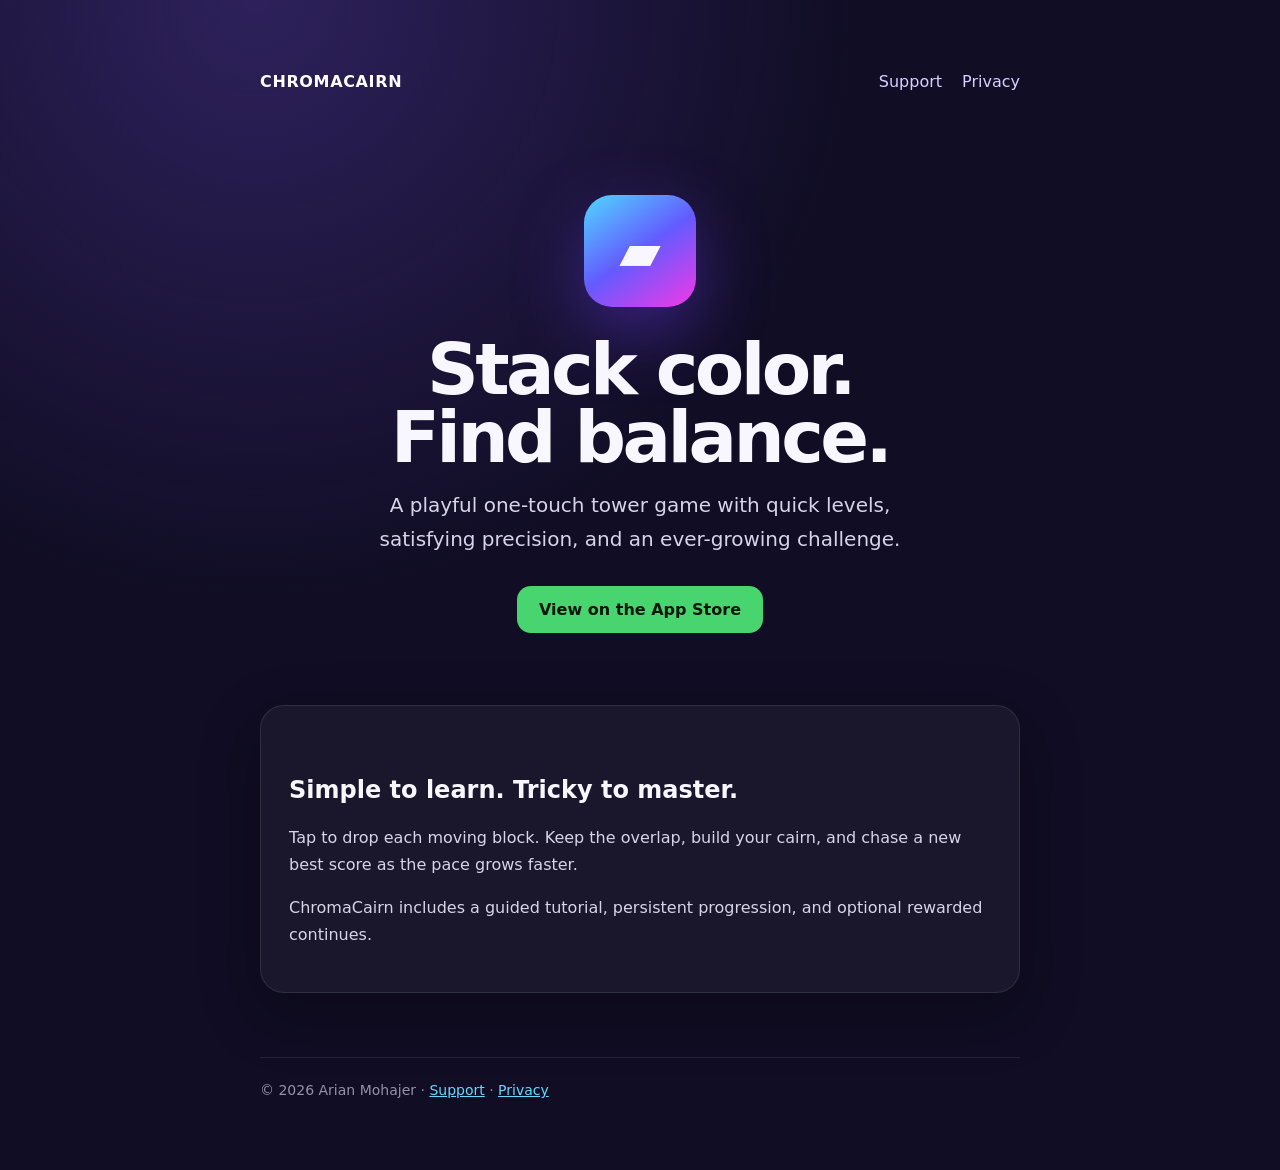
==== index.html @ 1062e5f8 "Launch ChromaCairn public site" ====
<!doctype html><html lang="en"><head><meta charset="utf-8"><meta name="viewport" content="width=device-width,initial-scale=1"><meta name="description" content="ChromaCairn is a colorful one-touch tower stacking game for iPhone."><title>ChromaCairn</title><link rel="stylesheet" href="styles.css"></head><body><main><nav><a class="brand" href="./">CHROMACAIRN</a><div class="links"><a href="support.html">Support</a><a href="privacy.html">Privacy</a></div></nav><section class="hero"><div class="icon">▰</div><h1>Stack color.<br>Find balance.</h1><p class="tagline">A playful one-touch tower game with quick levels, satisfying precision, and an ever-growing challenge.</p><a class="button" href="https://apps.apple.com/app/id6800052253">View on the App Store</a></section><section class="card"><h2>Simple to learn. Tricky to master.</h2><p>Tap to drop each moving block. Keep the overlap, build your cairn, and chase a new best score as the pace grows faster.</p><p>ChromaCairn includes a guided tutorial, persistent progression, and optional rewarded continues.</p></section><footer>© 2026 Arian Mohajer · <a href="support.html">Support</a> · <a href="privacy.html">Privacy</a></footer></main></body></html>
---- styles.css ----
:root{color-scheme:dark;font-family:Inter,ui-rounded,"SF Pro Rounded",system-ui,sans-serif;background:#100d24;color:#f8f7ff}*{box-sizing:border-box}body{margin:0;min-height:100vh;background:radial-gradient(circle at 20% 0,#2e215c 0,transparent 38rem),#100d24}main{width:min(760px,calc(100% - 32px));margin:auto;padding:72px 0}nav{display:flex;align-items:center;justify-content:space-between;gap:16px;margin-bottom:64px}nav a{color:#d7d0ff;text-decoration:none}.brand{color:#fff;font-weight:800;letter-spacing:.04em}.links{display:flex;gap:20px}.hero{text-align:center;padding:40px 0 72px}.icon{display:grid;place-items:center;width:112px;height:112px;margin:0 auto 28px;border-radius:28px;background:linear-gradient(145deg,#51d7ff,#635bff 50%,#f438e6);box-shadow:0 24px 70px #713cff66;font-size:54px}h1{margin:0 0 16px;font-size:clamp(42px,9vw,72px);line-height:.95;letter-spacing:-.05em}h2{margin-top:42px}p,li{color:#d8d4e8;line-height:1.7}.tagline{max-width:560px;margin:0 auto 30px;font-size:20px}.button{display:inline-block;padding:14px 22px;border-radius:14px;background:#48d56f;color:#07160b;font-weight:800;text-decoration:none}.card{padding:28px;border:1px solid #ffffff18;border-radius:24px;background:#ffffff0b;box-shadow:0 20px 60px #0004}a{color:#67d8ff}footer{margin-top:64px;padding-top:24px;border-top:1px solid #ffffff18;color:#9690ad;font-size:14px}@media(max-width:520px){main{padding-top:32px}nav{align-items:flex-start}.links{flex-direction:column;gap:8px;text-align:right}}
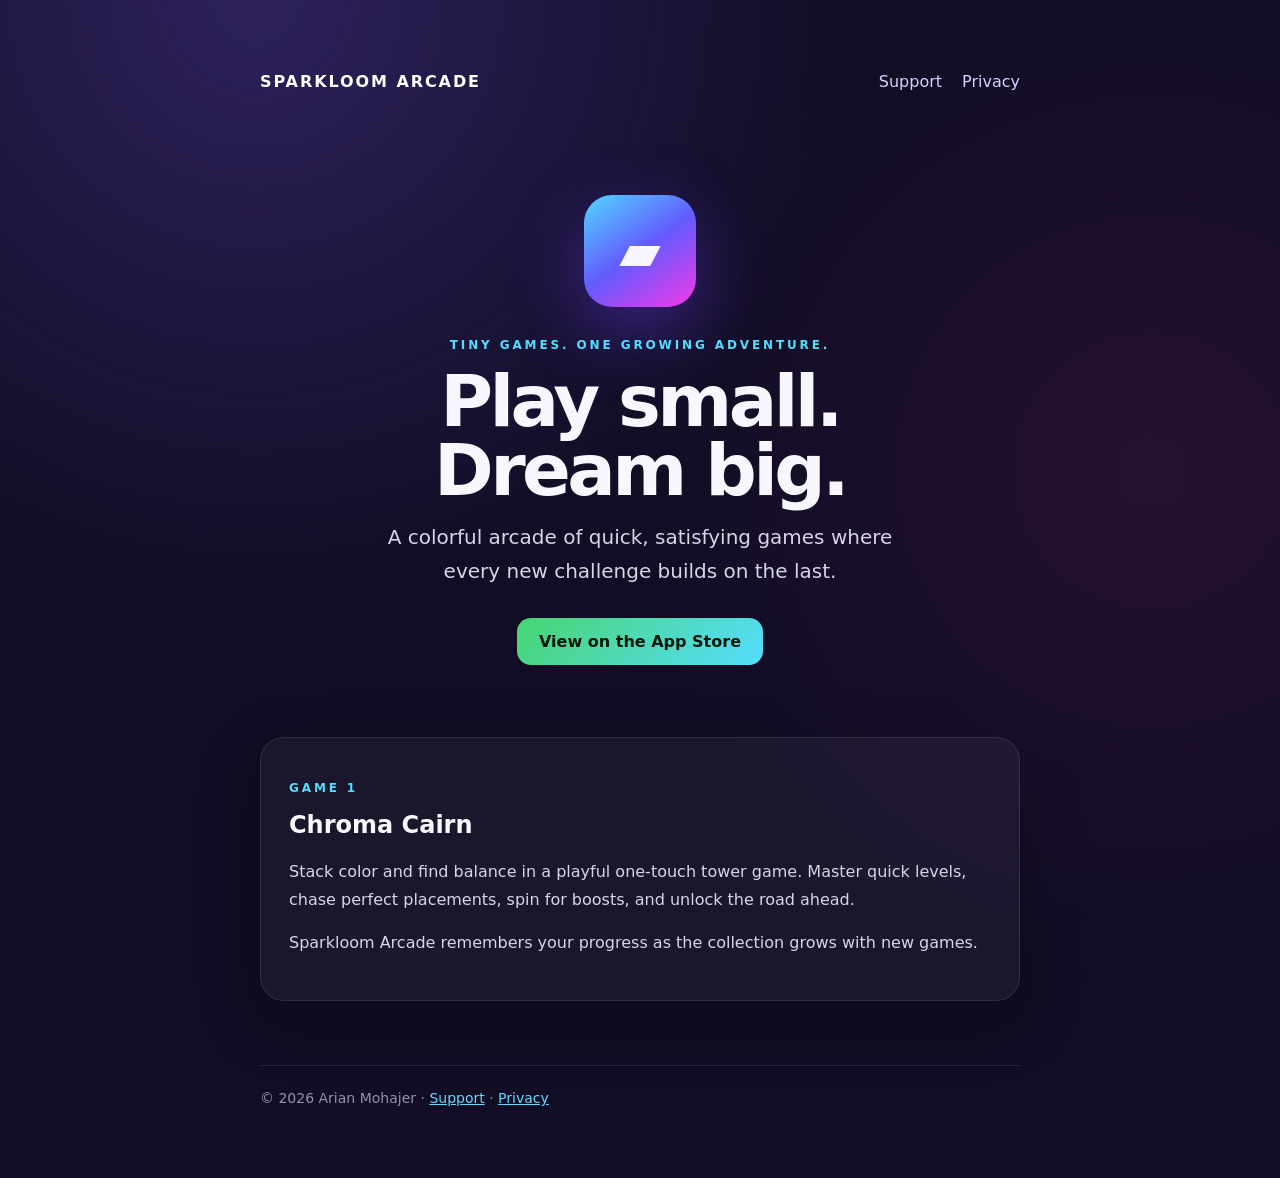
==== commit bffc1114: "Rebrand support site for Sparkloom Arcade" ====
--- a/index.html
+++ b/index.html
@@ -1 +1,29 @@
-<!doctype html><html lang="en"><head><meta charset="utf-8"><meta name="viewport" content="width=device-width,initial-scale=1"><meta name="description" content="ChromaCairn is a colorful one-touch tower stacking game for iPhone."><title>ChromaCairn</title><link rel="stylesheet" href="styles.css"></head><body><main><nav><a class="brand" href="./">CHROMACAIRN</a><div class="links"><a href="support.html">Support</a><a href="privacy.html">Privacy</a></div></nav><section class="hero"><div class="icon">▰</div><h1>Stack color.<br>Find balance.</h1><p class="tagline">A playful one-touch tower game with quick levels, satisfying precision, and an ever-growing challenge.</p><a class="button" href="https://apps.apple.com/app/id6800052253">View on the App Store</a></section><section class="card"><h2>Simple to learn. Tricky to master.</h2><p>Tap to drop each moving block. Keep the overlap, build your cairn, and chase a new best score as the pace grows faster.</p><p>ChromaCairn includes a guided tutorial, persistent progression, and optional rewarded continues.</p></section><footer>© 2026 Arian Mohajer · <a href="support.html">Support</a> · <a href="privacy.html">Privacy</a></footer></main></body></html>
+<!doctype html>
+<html lang="en">
+<head>
+  <meta charset="utf-8">
+  <meta name="viewport" content="width=device-width,initial-scale=1">
+  <meta name="description" content="Sparkloom Arcade is a growing collection of colorful, one-touch games for iPhone and iPad.">
+  <title>Sparkloom Arcade</title>
+  <link rel="stylesheet" href="styles.css">
+</head>
+<body>
+  <main>
+    <nav><a class="brand" href="./">SPARKLOOM ARCADE</a><div class="links"><a href="support.html">Support</a><a href="privacy.html">Privacy</a></div></nav>
+    <section class="hero">
+      <div class="icon">▰</div>
+      <p class="eyebrow">TINY GAMES. ONE GROWING ADVENTURE.</p>
+      <h1>Play small.<br>Dream big.</h1>
+      <p class="tagline">A colorful arcade of quick, satisfying games where every new challenge builds on the last.</p>
+      <a class="button" href="https://apps.apple.com/app/id6800052253">View on the App Store</a>
+    </section>
+    <section class="card">
+      <p class="eyebrow">GAME 1</p>
+      <h2>Chroma Cairn</h2>
+      <p>Stack color and find balance in a playful one-touch tower game. Master quick levels, chase perfect placements, spin for boosts, and unlock the road ahead.</p>
+      <p>Sparkloom Arcade remembers your progress as the collection grows with new games.</p>
+    </section>
+    <footer>© 2026 Arian Mohajer · <a href="support.html">Support</a> · <a href="privacy.html">Privacy</a></footer>
+  </main>
+</body>
+</html>
--- a/styles.css
+++ b/styles.css
@@ -1 +1 @@
-:root{color-scheme:dark;font-family:Inter,ui-rounded,"SF Pro Rounded",system-ui,sans-serif;background:#100d24;color:#f8f7ff}*{box-sizing:border-box}body{margin:0;min-height:100vh;background:radial-gradient(circle at 20% 0,#2e215c 0,transparent 38rem),#100d24}main{width:min(760px,calc(100% - 32px));margin:auto;padding:72px 0}nav{display:flex;align-items:center;justify-content:space-between;gap:16px;margin-bottom:64px}nav a{color:#d7d0ff;text-decoration:none}.brand{color:#fff;font-weight:800;letter-spacing:.04em}.links{display:flex;gap:20px}.hero{text-align:center;padding:40px 0 72px}.icon{display:grid;place-items:center;width:112px;height:112px;margin:0 auto 28px;border-radius:28px;background:linear-gradient(145deg,#51d7ff,#635bff 50%,#f438e6);box-shadow:0 24px 70px #713cff66;font-size:54px}h1{margin:0 0 16px;font-size:clamp(42px,9vw,72px);line-height:.95;letter-spacing:-.05em}h2{margin-top:42px}p,li{color:#d8d4e8;line-height:1.7}.tagline{max-width:560px;margin:0 auto 30px;font-size:20px}.button{display:inline-block;padding:14px 22px;border-radius:14px;background:#48d56f;color:#07160b;font-weight:800;text-decoration:none}.card{padding:28px;border:1px solid #ffffff18;border-radius:24px;background:#ffffff0b;box-shadow:0 20px 60px #0004}a{color:#67d8ff}footer{margin-top:64px;padding-top:24px;border-top:1px solid #ffffff18;color:#9690ad;font-size:14px}@media(max-width:520px){main{padding-top:32px}nav{align-items:flex-start}.links{flex-direction:column;gap:8px;text-align:right}}
+:root{color-scheme:dark;font-family:Inter,ui-rounded,"SF Pro Rounded",system-ui,sans-serif;background:#100d24;color:#f8f7ff}*{box-sizing:border-box}body{margin:0;min-height:100vh;background:radial-gradient(circle at 20% 0,#2e215c 0,transparent 38rem),radial-gradient(circle at 90% 40%,#50174c55 0,transparent 32rem),#100d24}main{width:min(760px,calc(100% - 32px));margin:auto;padding:72px 0}nav{display:flex;align-items:center;justify-content:space-between;gap:16px;margin-bottom:64px}nav a{color:#d7d0ff;text-decoration:none}.brand{color:#fff;font-weight:900;letter-spacing:.12em}.links{display:flex;gap:20px}.hero{text-align:center;padding:40px 0 72px}.icon{display:grid;place-items:center;width:112px;height:112px;margin:0 auto 28px;border-radius:28px;background:linear-gradient(145deg,#51d7ff,#635bff 50%,#f438e6);box-shadow:0 24px 70px #713cff66;font-size:54px}.eyebrow{color:#55ddff;font-size:12px;font-weight:900;letter-spacing:.24em}h1{margin:0 0 16px;font-size:clamp(42px,9vw,72px);line-height:.95;letter-spacing:-.05em}h2{margin-top:42px}.card>.eyebrow+h2{margin-top:8px}p,li{color:#d8d4e8;line-height:1.7}.tagline{max-width:560px;margin:0 auto 30px;font-size:20px}.button{display:inline-block;padding:14px 22px;border-radius:14px;background:linear-gradient(135deg,#48d56f,#55ddff);color:#07160b;font-weight:900;text-decoration:none}.card{padding:28px;border:1px solid #ffffff18;border-radius:24px;background:#ffffff0b;box-shadow:0 20px 60px #0004}a{color:#67d8ff}footer{margin-top:64px;padding-top:24px;border-top:1px solid #ffffff18;color:#9690ad;font-size:14px}@media(max-width:520px){main{padding-top:32px}nav{align-items:flex-start}.brand{font-size:14px}.links{flex-direction:column;gap:8px;text-align:right}}
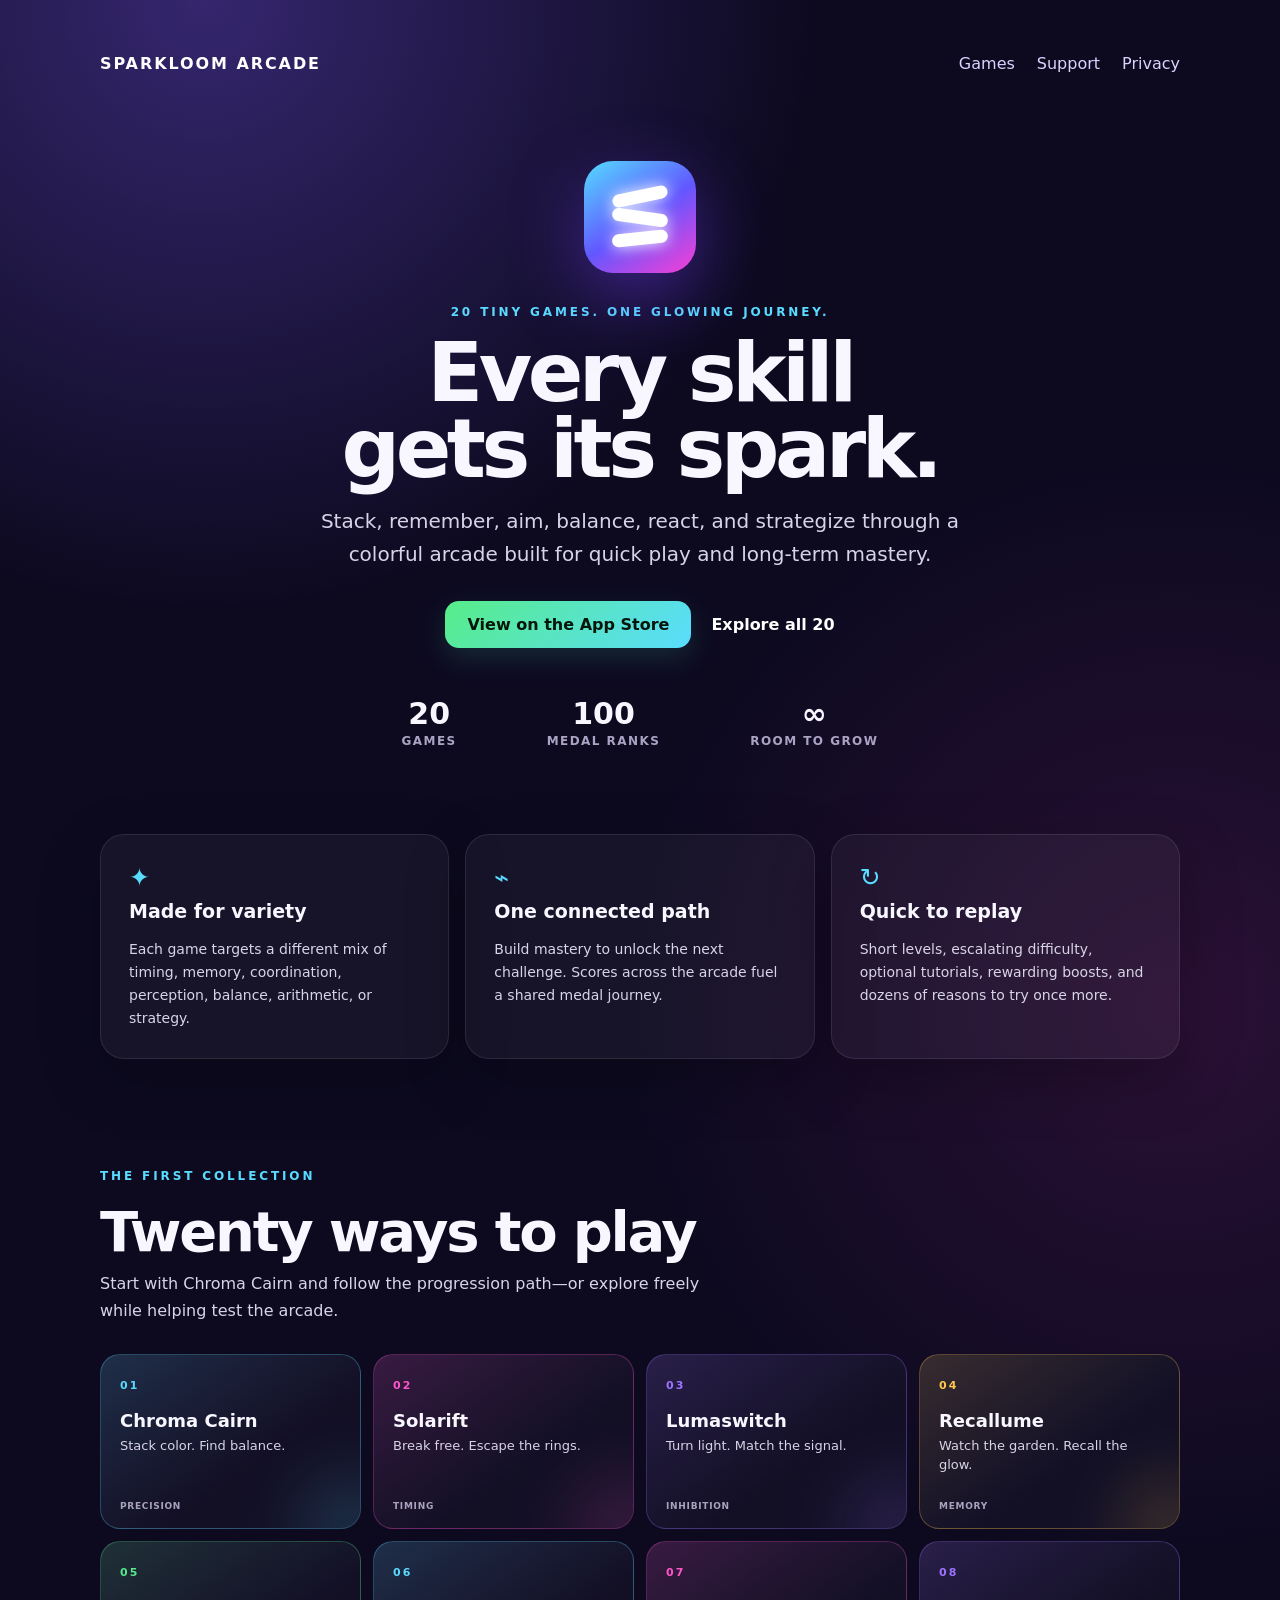
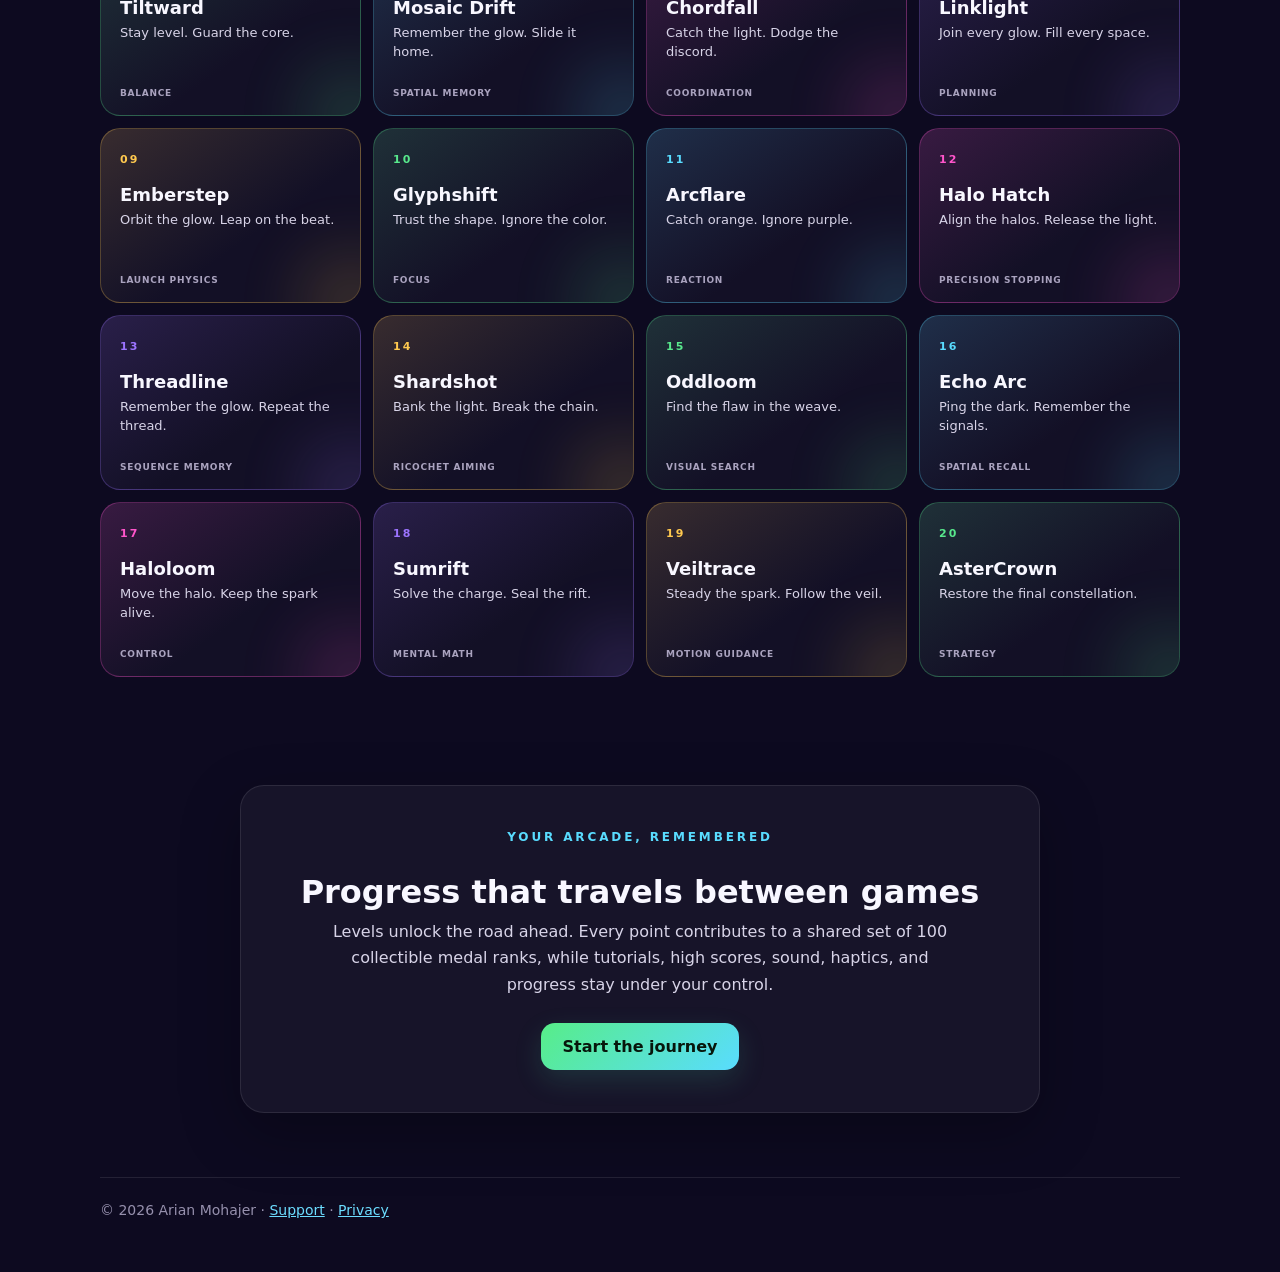
==== commit 05cc560d: "initial testing" ====
--- a/index.html
+++ b/index.html
@@ -3,26 +3,57 @@
 <head>
   <meta charset="utf-8">
   <meta name="viewport" content="width=device-width,initial-scale=1">
-  <meta name="description" content="Sparkloom Arcade is a growing collection of colorful, one-touch games for iPhone and iPad.">
-  <title>Sparkloom Arcade</title>
+  <meta name="description" content="Sparkloom Arcade is a connected collection of 20 colorful skill games for iPhone and iPad.">
+  <title>Sparkloom Arcade · 20 tiny games, one glowing journey</title>
   <link rel="stylesheet" href="styles.css">
 </head>
 <body>
   <main>
-    <nav><a class="brand" href="./">SPARKLOOM ARCADE</a><div class="links"><a href="support.html">Support</a><a href="privacy.html">Privacy</a></div></nav>
+    <nav><a class="brand" href="./">SPARKLOOM ARCADE</a><div class="links"><a href="#games">Games</a><a href="support.html">Support</a><a href="privacy.html">Privacy</a></div></nav>
     <section class="hero">
-      <div class="icon">▰</div>
-      <p class="eyebrow">TINY GAMES. ONE GROWING ADVENTURE.</p>
-      <h1>Play small.<br>Dream big.</h1>
-      <p class="tagline">A colorful arcade of quick, satisfying games where every new challenge builds on the last.</p>
-      <a class="button" href="https://apps.apple.com/app/id6800052253">View on the App Store</a>
+      <div class="icon" aria-hidden="true"><span></span><span></span><span></span></div>
+      <p class="eyebrow">20 TINY GAMES. ONE GLOWING JOURNEY.</p>
+      <h1>Every skill<br>gets its spark.</h1>
+      <p class="tagline">Stack, remember, aim, balance, react, and strategize through a colorful arcade built for quick play and long-term mastery.</p>
+      <div class="actions"><a class="button" href="https://apps.apple.com/app/id6800052253">View on the App Store</a><a class="text-button" href="#games">Explore all 20</a></div>
+      <div class="stats" aria-label="Arcade highlights"><div><strong>20</strong><span>games</span></div><div><strong>100</strong><span>medal ranks</span></div><div><strong>∞</strong><span>room to grow</span></div></div>
     </section>
-    <section class="card">
-      <p class="eyebrow">GAME 1</p>
-      <h2>Chroma Cairn</h2>
-      <p>Stack color and find balance in a playful one-touch tower game. Master quick levels, chase perfect placements, spin for boosts, and unlock the road ahead.</p>
-      <p>Sparkloom Arcade remembers your progress as the collection grows with new games.</p>
+
+    <section class="feature-grid">
+      <article class="feature"><span>✦</span><h2>Made for variety</h2><p>Each game targets a different mix of timing, memory, coordination, perception, balance, arithmetic, or strategy.</p></article>
+      <article class="feature"><span>⌁</span><h2>One connected path</h2><p>Build mastery to unlock the next challenge. Scores across the arcade fuel a shared medal journey.</p></article>
+      <article class="feature"><span>↻</span><h2>Quick to replay</h2><p>Short levels, escalating difficulty, optional tutorials, rewarding boosts, and dozens of reasons to try once more.</p></article>
     </section>
+
+    <section id="games" class="games-section">
+      <p class="eyebrow">THE FIRST COLLECTION</p>
+      <h2 class="section-title">Twenty ways to play</h2>
+      <p class="section-copy">Start with Chroma Cairn and follow the progression path—or explore freely while helping test the arcade.</p>
+      <div class="game-grid">
+        <article class="game g1"><b>01</b><h3>Chroma Cairn</h3><p>Stack color. Find balance.</p><small>Precision</small></article>
+        <article class="game g2"><b>02</b><h3>Solarift</h3><p>Break free. Escape the rings.</p><small>Timing</small></article>
+        <article class="game g3"><b>03</b><h3>Lumaswitch</h3><p>Turn light. Match the signal.</p><small>Inhibition</small></article>
+        <article class="game g4"><b>04</b><h3>Recallume</h3><p>Watch the garden. Recall the glow.</p><small>Memory</small></article>
+        <article class="game g5"><b>05</b><h3>Tiltward</h3><p>Stay level. Guard the core.</p><small>Balance</small></article>
+        <article class="game g6"><b>06</b><h3>Mosaic Drift</h3><p>Remember the glow. Slide it home.</p><small>Spatial memory</small></article>
+        <article class="game g7"><b>07</b><h3>Chordfall</h3><p>Catch the light. Dodge the discord.</p><small>Coordination</small></article>
+        <article class="game g8"><b>08</b><h3>Linklight</h3><p>Join every glow. Fill every space.</p><small>Planning</small></article>
+        <article class="game g9"><b>09</b><h3>Emberstep</h3><p>Orbit the glow. Leap on the beat.</p><small>Launch physics</small></article>
+        <article class="game g10"><b>10</b><h3>Glyphshift</h3><p>Trust the shape. Ignore the color.</p><small>Focus</small></article>
+        <article class="game g11"><b>11</b><h3>Arcflare</h3><p>Catch orange. Ignore purple.</p><small>Reaction</small></article>
+        <article class="game g12"><b>12</b><h3>Halo Hatch</h3><p>Align the halos. Release the light.</p><small>Precision stopping</small></article>
+        <article class="game g13"><b>13</b><h3>Threadline</h3><p>Remember the glow. Repeat the thread.</p><small>Sequence memory</small></article>
+        <article class="game g14"><b>14</b><h3>Shardshot</h3><p>Bank the light. Break the chain.</p><small>Ricochet aiming</small></article>
+        <article class="game g15"><b>15</b><h3>Oddloom</h3><p>Find the flaw in the weave.</p><small>Visual search</small></article>
+        <article class="game g16"><b>16</b><h3>Echo Arc</h3><p>Ping the dark. Remember the signals.</p><small>Spatial recall</small></article>
+        <article class="game g17"><b>17</b><h3>Haloloom</h3><p>Move the halo. Keep the spark alive.</p><small>Control</small></article>
+        <article class="game g18"><b>18</b><h3>Sumrift</h3><p>Solve the charge. Seal the rift.</p><small>Mental math</small></article>
+        <article class="game g19"><b>19</b><h3>Veiltrace</h3><p>Steady the spark. Follow the veil.</p><small>Motion guidance</small></article>
+        <article class="game g20"><b>20</b><h3>AsterCrown</h3><p>Restore the final constellation.</p><small>Strategy</small></article>
+      </div>
+    </section>
+
+    <section class="card journey"><p class="eyebrow">YOUR ARCADE, REMEMBERED</p><h2>Progress that travels between games</h2><p>Levels unlock the road ahead. Every point contributes to a shared set of 100 collectible medal ranks, while tutorials, high scores, sound, haptics, and progress stay under your control.</p><a class="button" href="https://apps.apple.com/app/id6800052253">Start the journey</a></section>
     <footer>© 2026 Arian Mohajer · <a href="support.html">Support</a> · <a href="privacy.html">Privacy</a></footer>
   </main>
 </body>
--- a/styles.css
+++ b/styles.css
@@ -1 +1 @@
-:root{color-scheme:dark;font-family:Inter,ui-rounded,"SF Pro Rounded",system-ui,sans-serif;background:#100d24;color:#f8f7ff}*{box-sizing:border-box}body{margin:0;min-height:100vh;background:radial-gradient(circle at 20% 0,#2e215c 0,transparent 38rem),radial-gradient(circle at 90% 40%,#50174c55 0,transparent 32rem),#100d24}main{width:min(760px,calc(100% - 32px));margin:auto;padding:72px 0}nav{display:flex;align-items:center;justify-content:space-between;gap:16px;margin-bottom:64px}nav a{color:#d7d0ff;text-decoration:none}.brand{color:#fff;font-weight:900;letter-spacing:.12em}.links{display:flex;gap:20px}.hero{text-align:center;padding:40px 0 72px}.icon{display:grid;place-items:center;width:112px;height:112px;margin:0 auto 28px;border-radius:28px;background:linear-gradient(145deg,#51d7ff,#635bff 50%,#f438e6);box-shadow:0 24px 70px #713cff66;font-size:54px}.eyebrow{color:#55ddff;font-size:12px;font-weight:900;letter-spacing:.24em}h1{margin:0 0 16px;font-size:clamp(42px,9vw,72px);line-height:.95;letter-spacing:-.05em}h2{margin-top:42px}.card>.eyebrow+h2{margin-top:8px}p,li{color:#d8d4e8;line-height:1.7}.tagline{max-width:560px;margin:0 auto 30px;font-size:20px}.button{display:inline-block;padding:14px 22px;border-radius:14px;background:linear-gradient(135deg,#48d56f,#55ddff);color:#07160b;font-weight:900;text-decoration:none}.card{padding:28px;border:1px solid #ffffff18;border-radius:24px;background:#ffffff0b;box-shadow:0 20px 60px #0004}a{color:#67d8ff}footer{margin-top:64px;padding-top:24px;border-top:1px solid #ffffff18;color:#9690ad;font-size:14px}@media(max-width:520px){main{padding-top:32px}nav{align-items:flex-start}.brand{font-size:14px}.links{flex-direction:column;gap:8px;text-align:right}}
+:root{color-scheme:dark;font-family:Inter,ui-rounded,"SF Pro Rounded",system-ui,sans-serif;background:#0d0a20;color:#f8f7ff;--cyan:#59dcff;--pink:#ff4fc8;--lime:#57ed88}*{box-sizing:border-box}html{scroll-behavior:smooth}body{margin:0;min-height:100vh;background:radial-gradient(circle at 16% 0,#35266e 0,transparent 38rem),radial-gradient(circle at 92% 35%,#651c6055 0,transparent 34rem),#0d0a20}main{width:min(1080px,calc(100% - 32px));margin:auto;padding:54px 0}nav{display:flex;align-items:center;justify-content:space-between;gap:16px;margin-bottom:42px}nav a{color:#d9d3ff;text-decoration:none}.brand{color:#fff;font-weight:900;letter-spacing:.12em}.links{display:flex;gap:22px}.hero{text-align:center;padding:46px 0 86px}.icon{position:relative;width:112px;height:112px;margin:0 auto 30px;border-radius:29px;background:linear-gradient(145deg,#54ddff,#6257ff 52%,#fa3fd5);box-shadow:0 24px 75px #713cff72;overflow:hidden}.icon span{position:absolute;left:28px;width:56px;height:13px;border-radius:8px;background:#fff;box-shadow:0 0 15px #fff}.icon span:nth-child(1){top:29px;transform:rotate(-12deg)}.icon span:nth-child(2){top:50px;transform:rotate(8deg)}.icon span:nth-child(3){top:71px;transform:rotate(-6deg)}.eyebrow{color:var(--cyan);font-size:12px;font-weight:900;letter-spacing:.24em}h1{margin:0 0 18px;font-size:clamp(46px,9vw,82px);line-height:.93;letter-spacing:-.055em}h2{margin-top:38px}.card>.eyebrow+h2,.feature h2{margin-top:8px}p,li{color:#d8d4e8;line-height:1.65}.tagline{max-width:650px;margin:0 auto 30px;font-size:20px}.actions{display:flex;justify-content:center;align-items:center;gap:20px;flex-wrap:wrap}.button{display:inline-block;padding:14px 22px;border-radius:14px;background:linear-gradient(135deg,var(--lime),var(--cyan));color:#07160b;font-weight:900;text-decoration:none;box-shadow:0 10px 28px #4cdbaa26}.text-button{color:#fff;font-weight:800;text-decoration:none}.stats{display:flex;justify-content:center;gap:clamp(28px,8vw,90px);margin-top:48px}.stats div{display:grid;gap:3px}.stats strong{font-size:30px}.stats span{color:#aaa3c3;font-size:12px;font-weight:800;text-transform:uppercase;letter-spacing:.12em}.feature-grid{display:grid;grid-template-columns:repeat(3,1fr);gap:16px}.feature,.card{padding:28px;border:1px solid #ffffff18;border-radius:24px;background:#ffffff0b;box-shadow:0 20px 60px #0004}.feature>span{font-size:25px;color:var(--cyan)}.feature h2{font-size:19px}.feature p{font-size:14px;margin-bottom:0}.games-section{padding:96px 0 38px}.section-title{font-size:clamp(34px,6vw,56px);letter-spacing:-.04em;margin:7px 0}.section-copy{max-width:630px;margin:0 0 30px}.game-grid{display:grid;grid-template-columns:repeat(4,1fr);gap:12px}.game{--accent:#59dcff;position:relative;min-height:175px;padding:19px;border:1px solid color-mix(in srgb,var(--accent) 28%,transparent);border-radius:20px;background:linear-gradient(145deg,color-mix(in srgb,var(--accent) 15%,#151029),#131026 60%);overflow:hidden}.game:after{content:"";position:absolute;width:90px;height:90px;right:-36px;bottom:-45px;border-radius:50%;background:var(--accent);filter:blur(36px);opacity:.22}.game b{color:var(--accent);font-size:11px;letter-spacing:.18em}.game h3{margin:17px 0 6px;font-size:18px}.game p{font-size:13px;line-height:1.45;margin:0 0 18px}.game small{position:absolute;left:19px;bottom:17px;color:#aaa3bf;font-weight:800;text-transform:uppercase;letter-spacing:.08em;font-size:9px}.g2,.g7,.g12,.g17{--accent:#ff55cb}.g3,.g8,.g13,.g18{--accent:#9c74ff}.g4,.g9,.g14,.g19{--accent:#ffc94f}.g5,.g10,.g15,.g20{--accent:#58e88c}.journey{text-align:center;max-width:800px;margin:70px auto 0;padding:42px}.journey h2{font-size:32px;margin-bottom:8px}.journey p{max-width:640px;margin:0 auto 25px}article.card h1{font-size:clamp(38px,7vw,58px)}article.card{max-width:820px;margin:auto}article.card h2{font-size:21px;margin-top:34px}a{color:#6cddff}footer{margin-top:64px;padding-top:24px;border-top:1px solid #ffffff18;color:#9690ad;font-size:14px}@media(max-width:850px){.game-grid{grid-template-columns:repeat(3,1fr)}}@media(max-width:680px){.feature-grid{grid-template-columns:1fr}.game-grid{grid-template-columns:repeat(2,1fr)}.hero{padding-top:25px}.games-section{padding-top:70px}}@media(max-width:520px){main{padding-top:28px}nav{align-items:flex-start}.brand{font-size:13px}.links{gap:11px;font-size:13px}.game-grid{grid-template-columns:1fr}.game{min-height:155px}.stats{gap:25px}.stats strong{font-size:25px}}
